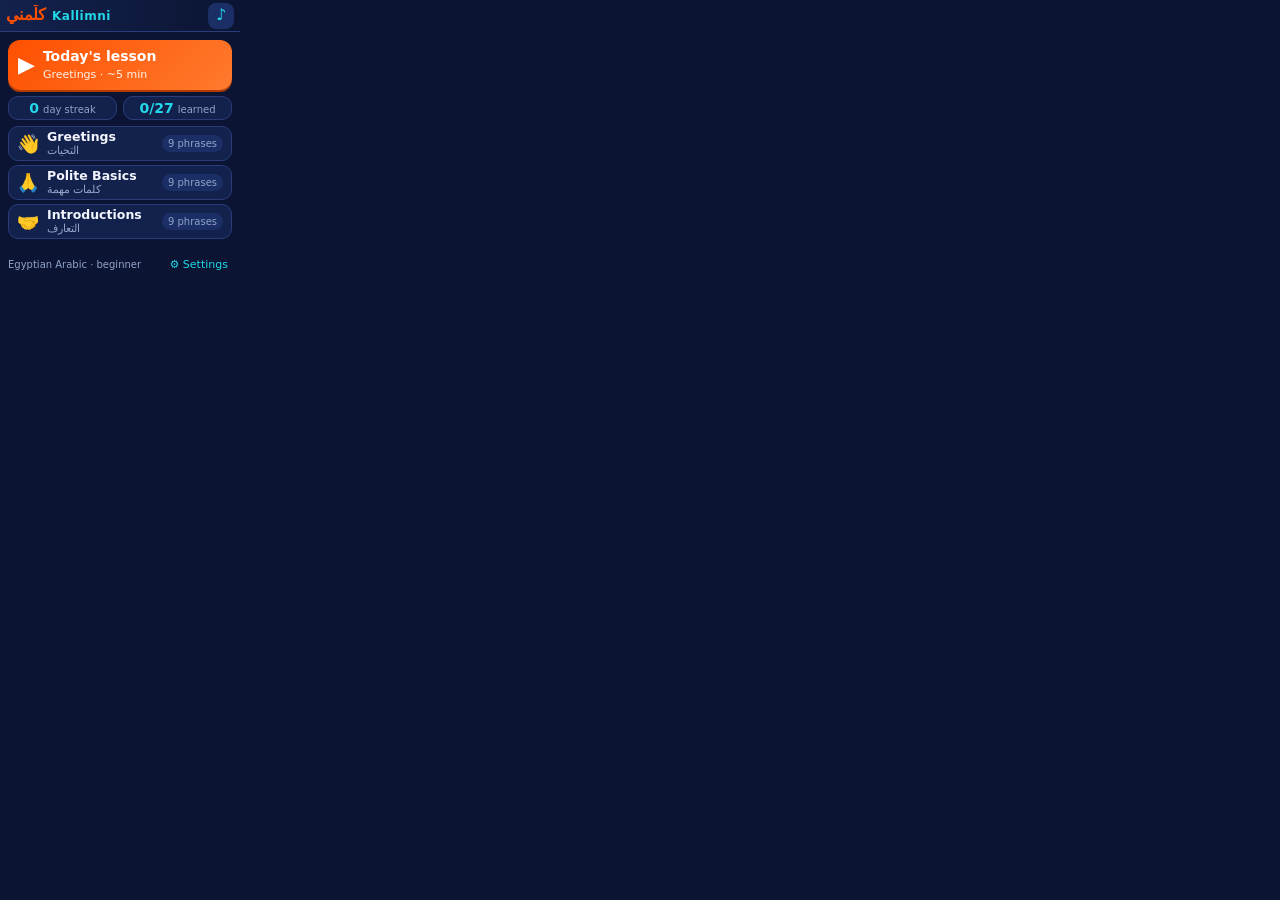
==== index.html @ 39d01ab3 "Import Kallimni app from uploaded ZIP" ====
<!DOCTYPE html>
<html lang="en">
<head>
  <meta charset="UTF-8">
  <meta name="viewport" content="width=240, initial-scale=1, maximum-scale=1, user-scalable=no">
  <meta name="theme-color" content="#0b1533">
  <title>Kallimni</title>
  <link rel="stylesheet" href="css/app.css">
</head>
<body>
  <div id="app" aria-live="polite">
    <header id="bar">
      <button id="backBtn" class="icon-btn" aria-label="Back" hidden>‹</button>
      <div id="barTitle"><span class="brand-ar">كلّمني</span><span class="brand-en">Kallimni</span></div>
      <span id="timer" hidden>0:00</span>
      <button id="musicBtn" class="icon-btn" aria-label="Music">♪</button>
    </header>
    <main id="view"></main>
    <div id="toast" role="status"></div>
  </div>

  <script src="js/lessons.js"></script>
  <script src="music/playlist.js"></script>
  <script src="js/storage.js"></script>
  <script src="js/speech.js"></script>
  <script src="js/music.js"></script>
  <script src="js/hardware.js"></script>
  <script src="js/catalog-loader.js"></script>
</body>
</html>
---- css/app.css ----
:root {
  --navy: #0b1533;
  --navy-2: #13214d;
  --navy-3: #1c2e66;
  --line: #2a3d7a;
  --orange: #fe5000;
  --orange-soft: #ff8a4c;
  --cyan: #22d8e8;
  --cyan-dim: #12707a;
  --text: #f3f6ff;
  --muted: #93a3c8;
  --good: #3ddc97;
  --bad: #ff5a6e;
  --ar-font: "Noto Naskh Arabic", "Noto Sans Arabic", "Geeza Pro", "Segoe UI", sans-serif;
}

[hidden] { display: none !important; }
* { box-sizing: border-box; -webkit-tap-highlight-color: transparent; }
html, body {
  margin: 0; padding: 0;
  width: 240px; height: 282px; overflow: hidden;
  background: var(--navy); color: var(--text);
  font: 13px/1.3 system-ui, -apple-system, "Segoe UI", Roboto, sans-serif;
  user-select: none; -webkit-user-select: none;
}
button { font: inherit; color: inherit; border: 0; background: none; padding: 0; cursor: pointer; }
button:focus-visible, .focus { outline: 2px solid var(--cyan); outline-offset: 1px; }

#app { position: relative; width: 240px; height: 282px; display: flex; flex-direction: column; }

/* ---------- top bar ---------- */
#bar {
  height: 32px; flex: none; display: flex; align-items: center; gap: 6px;
  padding: 0 6px; border-bottom: 1px solid var(--line);
  background: linear-gradient(90deg, var(--navy-2), var(--navy));
}
#barTitle { flex: 1; min-width: 0; display: flex; align-items: baseline; gap: 6px; white-space: nowrap; overflow: hidden; }
.brand-ar { font-family: var(--ar-font); color: var(--orange); font-size: 16px; font-weight: 700; }
.brand-en { color: var(--cyan); font-weight: 700; letter-spacing: .5px; font-size: 12px; }
.bar-sub { color: var(--text); font-weight: 600; font-size: 12px; overflow: hidden; text-overflow: ellipsis; }
.icon-btn {
  width: 26px; height: 26px; border-radius: 8px; flex: none;
  display: grid; place-items: center; font-size: 16px; color: var(--cyan);
  background: var(--navy-3);
}
#backBtn { font-size: 20px; line-height: 1; color: var(--orange); }
#musicBtn.on { color: var(--navy); background: var(--cyan); }
#musicBtn.ducked { opacity: .55; }
#timer { font-variant-numeric: tabular-nums; color: var(--muted); font-size: 11px; }
#timer.over { color: var(--orange-soft); }

#view { flex: 1; min-height: 0; position: relative; overflow: hidden; }
.screen { position: absolute; inset: 0; padding: 8px; display: flex; flex-direction: column; gap: 6px; animation: in .18s ease-out; }
@keyframes in { from { opacity: 0; transform: translateX(8px); } to { opacity: 1; transform: none; } }
.scroll { overflow-y: auto; scrollbar-width: none; }
.scroll::-webkit-scrollbar { display: none; }

/* ---------- home ---------- */
.today {
  display: flex; align-items: center; gap: 8px; text-align: left;
  padding: 7px 10px; border-radius: 12px;
  background: linear-gradient(135deg, var(--orange), #ff7a2e);
  color: #fff; box-shadow: 0 2px 0 #b33a00;
}
.today .big { font-size: 22px; }
.today .t1 { font-weight: 800; font-size: 14px; }
.today .t2 { font-size: 11px; opacity: .92; }
.stats { display: flex; gap: 6px; }
.stat { flex: 1; background: var(--navy-2); border: 1px solid var(--line); border-radius: 10px; padding: 2px 6px; text-align: center; display: flex; align-items: baseline; justify-content: center; gap: 4px; }
.stat b { color: var(--cyan); font-size: 14px; }
.stat span { color: var(--muted); font-size: 10px; }
.lesson-list { display: flex; flex-direction: column; gap: 4px; flex: 1; min-height: 0; }
.lesson {
  display: flex; align-items: center; gap: 8px; text-align: left;
  min-height: 30px; padding: 3px 8px; border-radius: 10px; background: var(--navy-2); border: 1px solid var(--line);
}
.lesson .ico { font-size: 18px; width: 22px; text-align: center; }
.lesson .nm { flex: 1; min-width: 0; }
.lesson .nm b { display: block; font-size: 12.5px; line-height: 1.15; }
.lesson .nm span { display: block; color: var(--muted); font-size: 10.5px; line-height: 1.2; font-family: var(--ar-font); }
.badge { font-size: 10px; padding: 2px 6px; border-radius: 99px; background: var(--navy-3); color: var(--muted); white-space: nowrap; }
.badge.done { background: var(--cyan-dim); color: #dffcff; }
.home-foot { display: flex; justify-content: space-between; align-items: center; color: var(--muted); font-size: 10px; }
.link { color: var(--cyan); font-size: 11px; padding: 2px 4px; }

/* ---------- phrase card ---------- */
.card {
  flex: 1; min-height: 0; border-radius: 14px; padding: 8px 10px;
  background: var(--navy-2); border: 1px solid var(--line);
  display: flex; flex-direction: column; justify-content: center; align-items: center; text-align: center; gap: 3px;
  position: relative;
}
.ar { font-family: var(--ar-font); direction: rtl; font-size: 27px; line-height: 1.35; font-weight: 700; color: var(--text); }
.ar.sm { font-size: 22px; }
.tr { color: var(--cyan); font-size: 13px; font-style: italic; }
.en { color: var(--orange-soft); font-size: 13px; font-weight: 600; }
.note { color: var(--muted); font-size: 10.5px; line-height: 1.25; max-height: 40px; overflow: hidden; }
.step { position: absolute; top: 5px; left: 8px; color: var(--muted); font-size: 10px; }
.hint { position: absolute; bottom: 4px; left: 0; right: 0; color: var(--muted); font-size: 9.5px; }

.row { display: flex; gap: 6px; align-items: center; }
.btn {
  flex: 1; height: 34px; border-radius: 10px; font-weight: 700; font-size: 12.5px;
  background: var(--navy-3); color: var(--text); border: 1px solid var(--line);
  display: flex; align-items: center; justify-content: center; gap: 4px;
}
.btn.primary { background: var(--orange); border-color: var(--orange); color: #fff; }
.btn.cyan { background: var(--cyan); border-color: var(--cyan); color: var(--navy); }
.btn.narrow { flex: none; width: 40px; font-size: 16px; }
.btn:disabled { opacity: .4; }
.btn:active { transform: translateY(1px); }

.dots { display: flex; justify-content: center; gap: 3px; height: 5px; }
.dots i { width: 5px; height: 5px; border-radius: 50%; background: var(--line); }
.dots i.on { background: var(--orange); }
.dots i.seen { background: var(--cyan-dim); }

/* ---------- flashcard flip ---------- */
.flip { perspective: 600px; flex: 1; min-height: 0; }
.flip-inner { position: relative; width: 100%; height: 100%; transition: transform .35s; transform-style: preserve-3d; }
.flip.flipped .flip-inner { transform: rotateY(180deg); }
.face { position: absolute; inset: 0; backface-visibility: hidden; -webkit-backface-visibility: hidden; }
.face.back { transform: rotateY(180deg); }

/* ---------- quiz ---------- */
.q { text-align: center; padding: 2px 4px; }
.q .qlab { color: var(--muted); font-size: 10.5px; }
.options { display: flex; flex-direction: column; gap: 4px; flex: 1; min-height: 0; }
.opt {
  flex: 1; min-height: 0; border-radius: 9px; padding: 2px 8px; text-align: left;
  background: var(--navy-2); border: 1px solid var(--line); font-size: 12px; font-weight: 600;
  display: flex; align-items: center; gap: 6px; overflow: hidden;
}
.opt .k { color: var(--cyan); font-size: 10px; width: 12px; flex: none; }
.opt.ar-opt { font-family: var(--ar-font); font-size: 16px; direction: rtl; justify-content: flex-start; }
.opt.sel { border-color: var(--cyan); box-shadow: inset 0 0 0 1px var(--cyan); }
.opt.right { background: #11483a; border-color: var(--good); }
.opt.wrong { background: #4a1a26; border-color: var(--bad); }
.progress { height: 4px; background: var(--navy-3); border-radius: 99px; overflow: hidden; }
.progress > i { display: block; height: 100%; background: linear-gradient(90deg, var(--orange), var(--cyan)); transition: width .3s; }

/* ---------- done ---------- */
.done { align-items: center; justify-content: center; text-align: center; }
.score { font-size: 38px; font-weight: 800; color: var(--cyan); line-height: 1; }
.done .ar { font-size: 24px; color: var(--orange); }

/* ---------- panels (music, settings) ---------- */
.panel h3 { margin: 0; font-size: 13px; color: var(--cyan); }
.panel .sub { color: var(--muted); font-size: 10.5px; }
.track { background: var(--navy-2); border: 1px solid var(--line); border-radius: 10px; padding: 6px 8px; }
.track b { display: block; font-size: 12px; white-space: nowrap; overflow: hidden; text-overflow: ellipsis; }
.track span { color: var(--muted); font-size: 10px; display: block; white-space: nowrap; overflow: hidden; text-overflow: ellipsis; }
.vol { display: flex; align-items: center; gap: 6px; }
.vol .bar { flex: 1; height: 8px; background: var(--navy-3); border-radius: 99px; overflow: hidden; }
.vol .bar i { display: block; height: 100%; background: var(--cyan); }
.vol .pct { width: 30px; text-align: right; color: var(--muted); font-size: 10.5px; font-variant-numeric: tabular-nums; }
.seg { display: flex; background: var(--navy-3); border-radius: 9px; padding: 2px; }
.seg button { flex: 1; height: 24px; border-radius: 7px; font-size: 11px; color: var(--muted); }
.seg button.on { background: var(--orange); color: #fff; font-weight: 700; }
.toggle-row { display: flex; align-items: center; justify-content: space-between; gap: 8px; }
.toggle-row .lbl { font-size: 11.5px; }
.toggle-row .lbl small { display: block; color: var(--muted); font-size: 9.5px; }
.sw { width: 38px; height: 22px; border-radius: 99px; background: var(--navy-3); border: 1px solid var(--line); position: relative; flex: none; }
.sw::after { content: ""; position: absolute; top: 2px; left: 2px; width: 16px; height: 16px; border-radius: 50%; background: var(--muted); transition: transform .2s; }
.sw.on { background: var(--cyan-dim); border-color: var(--cyan); }
.sw.on::after { transform: translateX(16px); background: var(--cyan); }
.empty { color: var(--muted); font-size: 10.5px; background: var(--navy-2); border: 1px dashed var(--line); border-radius: 10px; padding: 6px 8px; }
.cap { font-size: 10px; color: var(--muted); }
.cap b { color: var(--text); font-weight: 600; }

#toast {
  position: absolute; left: 8px; right: 8px; bottom: 8px; padding: 6px 8px; border-radius: 9px;
  background: rgba(19, 33, 77, .97); border: 1px solid var(--cyan); color: var(--text); font-size: 11px;
  opacity: 0; transform: translateY(6px); transition: opacity .2s, transform .2s; pointer-events: none; z-index: 10;
}
#toast.show { opacity: 1; transform: none; }

@media (prefers-reduced-motion: reduce) { * { animation: none !important; transition: none !important; } }
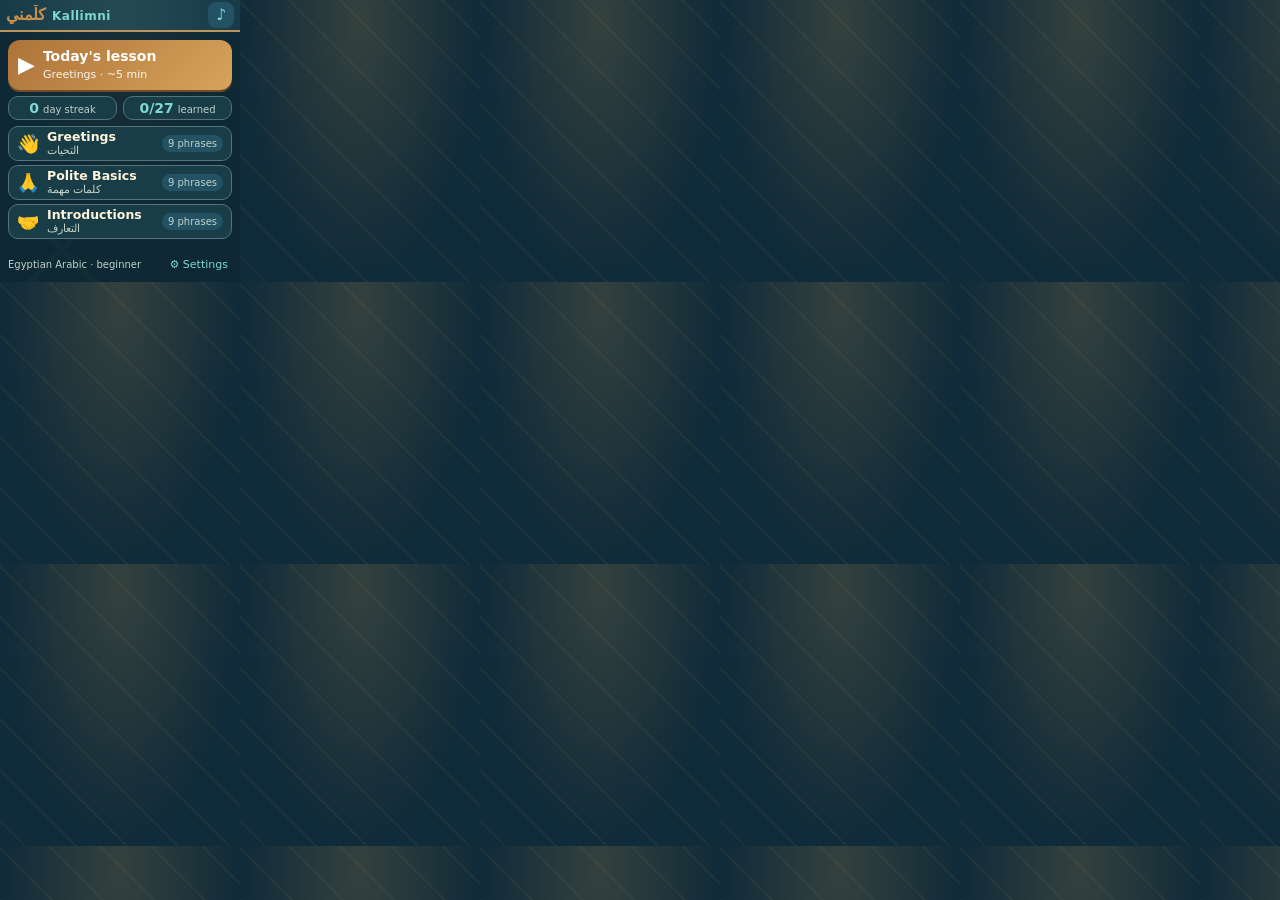
==== commit 45ec924f: "Bust browser cache for Egyptian theme and ambient music" ====
--- a/index.html
+++ b/index.html
@@ -5,7 +5,7 @@
   <meta name="viewport" content="width=240, initial-scale=1, maximum-scale=1, user-scalable=no">
   <meta name="theme-color" content="#0b1533">
   <title>Kallimni</title>
-  <link rel="stylesheet" href="css/app.css">
+  <link rel="stylesheet" href="css/app.css?v=egypt-2">
 </head>
 <body>
   <div id="app" aria-live="polite">
@@ -23,8 +23,8 @@
   <script src="music/playlist.js"></script>
   <script src="js/storage.js"></script>
   <script src="js/speech.js"></script>
-  <script src="js/music.js"></script>
+  <script src="js/music.js?v=calm-2"></script>
   <script src="js/hardware.js"></script>
-  <script src="js/catalog-loader.js"></script>
+  <script src="js/catalog-loader.js?v=egypt-2"></script>
 </body>
 </html>
--- a/css/app.css
+++ b/css/app.css
@@ -176,3 +176,30 @@
 #toast.show { opacity: 1; transform: none; }
 
 @media (prefers-reduced-motion: reduce) { * { animation: none !important; transition: none !important; } }
+
+/* Egyptian-inspired sandstone, Nile blue and geometric ornamentation. */
+:root {
+  --navy: #102b39; --navy-2: #173b49; --navy-3: #225264;
+  --line: #52747a; --orange: #c9914c; --orange-soft: #f0c58a;
+  --cyan: #7ed7d1; --cyan-dim: #286d71; --text: #fff5dc;
+  --muted: #c1d2c9;
+}
+html, body {
+  background-color: #102b39;
+  background-image:
+    repeating-linear-gradient(45deg, transparent 0 17px, rgba(224,177,102,.055) 17px 19px, transparent 19px 36px),
+    radial-gradient(ellipse at 50% 8%, rgba(219,164,83,.18), transparent 70%);
+}
+#app::before {
+  content: ""; position: absolute; inset: 32px 0 0;
+  pointer-events: none; opacity: .2; z-index: 0;
+  background:
+    linear-gradient(135deg, transparent 47%, #d4ab6e 48% 52%, transparent 53%) 16px 100% / 92px 65px no-repeat,
+    linear-gradient(225deg, transparent 47%, #d4ab6e 48% 52%, transparent 53%) 16px 100% / 92px 65px no-repeat,
+    repeating-linear-gradient(90deg, transparent 0 17px, rgba(227,184,109,.25) 18px, transparent 19px 36px);
+}
+#bar { border-bottom: 2px solid #bd955c; background: linear-gradient(90deg,#173b49,#244b53,#173b49); z-index: 1; }
+#view { z-index: 1; }
+.screen { background: linear-gradient(180deg, rgba(13,40,51,.72),rgba(13,40,51,.87)); }
+.today { background: linear-gradient(135deg,#ad7238,#d7a45c); box-shadow: 0 2px 0 #704d2b; }
+.card,.lesson,.stat,.opt,.track { background-color: rgba(25,63,73,.93); }
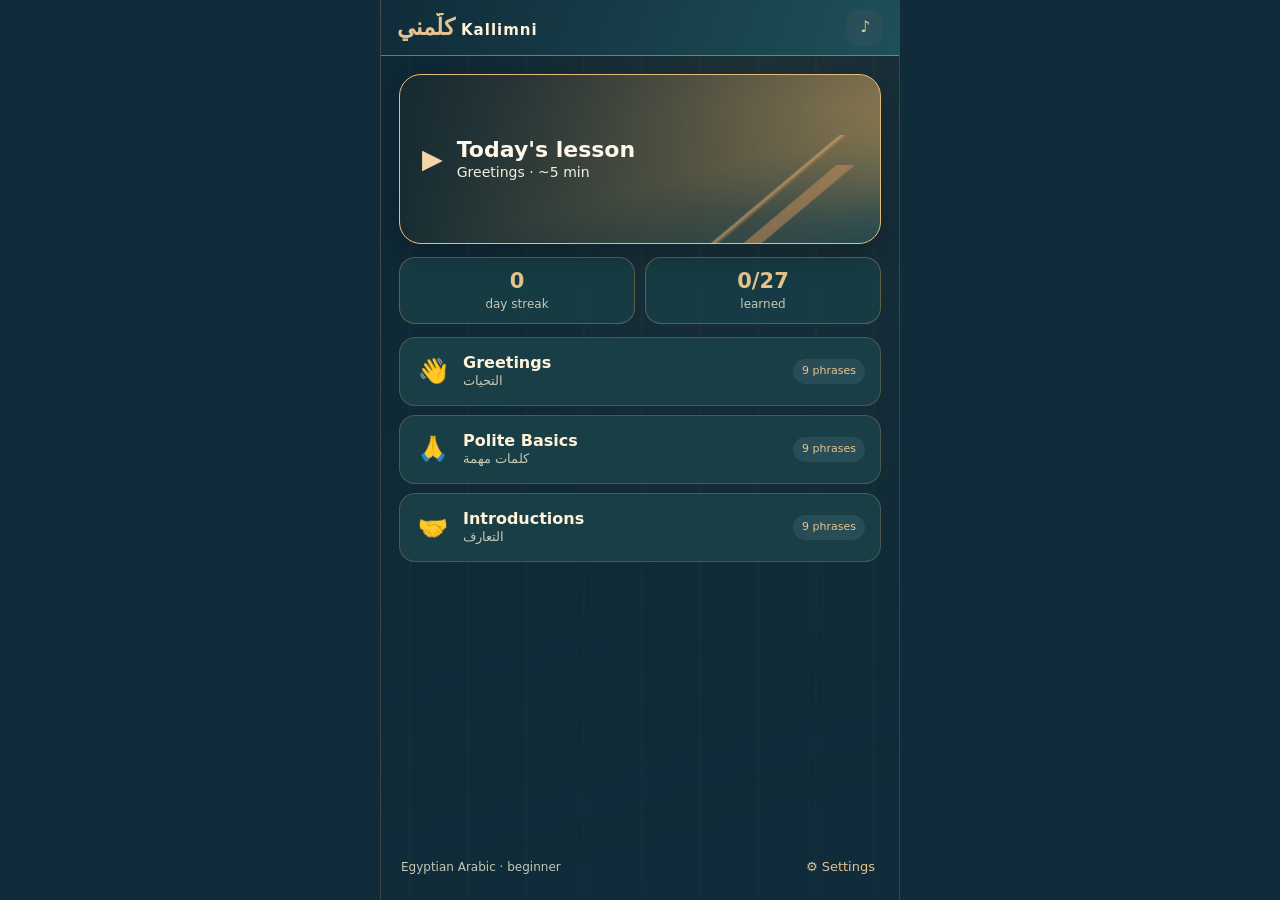
==== commit 56e17846: "Enable responsive viewport and version Egyptian heritage stylesheet" ====
--- a/index.html
+++ b/index.html
@@ -2,10 +2,10 @@
 <html lang="en">
 <head>
   <meta charset="UTF-8">
-  <meta name="viewport" content="width=240, initial-scale=1, maximum-scale=1, user-scalable=no">
-  <meta name="theme-color" content="#0b1533">
+  <meta name="viewport" content="width=device-width, initial-scale=1, viewport-fit=cover">
+  <meta name="theme-color" content="#102b39">
   <title>Kallimni</title>
-  <link rel="stylesheet" href="css/app.css?v=egypt-2">
+  <link rel="stylesheet" href="css/app.css?v=heritage-1">
 </head>
 <body>
   <div id="app" aria-live="polite">
--- a/css/app.css
+++ b/css/app.css
@@ -203,3 +203,125 @@
 .screen { background: linear-gradient(180deg, rgba(13,40,51,.72),rgba(13,40,51,.87)); }
 .today { background: linear-gradient(135deg,#ad7238,#d7a45c); box-shadow: 0 2px 0 #704d2b; }
 .card,.lesson,.stat,.opt,.track { background-color: rgba(25,63,73,.93); }
+
+/* Kallimni Egyptian Heritage redesign — responsive, compact-R1 friendly. */
+:root {
+  --navy:#102b39;--navy-2:#183c49;--navy-3:#24515c;--line:#7b7865;
+  --orange:#c69b59;--orange-soft:#e7c48e;--cyan:#79c2bc;
+  --cyan-dim:#276c6b;--text:#fff3da;--muted:#c7c7b5;
+}
+html,body { width:100%;min-height:100%;height:100%;overflow:hidden;
+  background:#102b39; color:var(--text); }
+#app { width:100%;height:100%;max-width:520px;margin:0 auto;
+  background:linear-gradient(165deg,rgba(13,39,51,.82),rgba(16,43,57,.98)),
+    radial-gradient(ellipse at 75% 4%,#8e6948 0,transparent 60%);
+  border-left:1px solid rgba(198,155,89,.25);border-right:1px solid rgba(198,155,89,.25);
+}
+#app::before { inset:0;opacity:.08;background:
+  repeating-linear-gradient(90deg,transparent 0 28px,#c69b59 29px,transparent 30px 58px);
+}
+#bar { height:56px;padding:0 16px;gap:10px;
+  background:linear-gradient(110deg,#102b39,#1e5057);
+  border-bottom:1px solid rgba(198,155,89,.65); }
+.brand-ar {font-size:23px;color:#e7c48e}
+.brand-en {font-size:15px;color:#fff3da;letter-spacing:1px}
+.bar-sub {font-size:15px}
+.icon-btn {width:36px;height:36px;border-radius:12px;background:#29505a;color:#e7c48e}
+#musicBtn.on {background:#c69b59;color:#102b39}
+#view {background:transparent}
+.screen {padding:18px;gap:13px;background:linear-gradient(180deg,rgba(16,43,57,.12),rgba(16,43,57,.35));}
+.today {position:relative;overflow:hidden;min-height:170px;padding:22px;gap:14px;
+  border:1px solid #e5bb7a;border-radius:22px;color:#fff8e8;
+  background:linear-gradient(90deg,rgba(12,38,48,.94),rgba(20,51,60,.48)),
+    radial-gradient(ellipse at 90% 20%,rgba(244,183,99,.78),transparent 56%),
+    linear-gradient(165deg,#9c6546,#cf9d5b 60%,#375d60);
+  box-shadow:0 12px 30px rgba(0,0,0,.2);
+}
+.today::before {content:"";position:absolute;right:-12px;bottom:-1px;width:48%;height:76%;opacity:.55;
+  background:linear-gradient(140deg,transparent 49%,#e9bf81 50%,#ad7547 51%,transparent 52%) center bottom/100% 85% no-repeat,
+  linear-gradient(140deg,transparent 47%,#c58d59 48% 54%,transparent 55%) 80% bottom/72% 62% no-repeat;
+  pointer-events:none;}
+.today .big {font-size:27px;z-index:1;color:#f3d6a5}
+.today .t1 {font-size:22px;line-height:1.25}
+.today .t2 {font-size:14px;opacity:.95}
+.today span {position:relative;z-index:1}
+.stats {gap:10px}
+.stat {min-height:64px;padding:10px;border:1px solid rgba(198,155,89,.4);border-radius:16px;
+  background:rgba(25,62,70,.88);flex-direction:column;align-items:center;gap:2px}
+.stat b {font-size:21px;color:#e7c48e}
+.stat span {font-size:12px}
+.lesson-list {gap:9px}
+.lesson {min-height:69px;padding:12px 15px;gap:13px;border-radius:16px;
+  border:1px solid rgba(198,155,89,.3);background:rgba(26,64,72,.93)}
+.lesson .ico {font-size:24px;width:35px}
+.lesson .nm b {font-size:16px}
+.lesson .nm span {font-size:13px}
+.badge {font-size:11px;padding:5px 9px;background:#294d57;color:#e7c48e}
+.badge.done {background:#245b50;color:#d9f3df}
+.home-foot {font-size:12px;padding:4px 2px}
+.link {font-size:13px;color:#e7c48e}
+.card {padding:20px;border-radius:22px;border:1px solid rgba(198,155,89,.5);
+  background:linear-gradient(145deg,rgba(32,77,80,.98),rgba(19,52,65,.98));gap:12px}
+.ar {font-size:clamp(29px,8vw,44px);line-height:1.5}
+.ar.sm {font-size:clamp(25px,6vw,35px)}
+.tr {font-size:17px;color:#a6e0d7}
+.en {font-size:18px;color:#f0ca93}
+.note {font-size:13px;max-height:100px}
+.step {top:14px;left:16px;font-size:12px}
+.hint {bottom:14px;font-size:12px}
+.row {gap:10px}
+.btn {height:52px;border-radius:14px;font-size:15px;background:#24515c;border-color:rgba(198,155,89,.4)}
+.btn.primary {background:#c69b59;border-color:#e7c48e;color:#102b39}
+.btn.cyan {background:#79c2bc;border-color:#79c2bc;color:#102b39}
+.btn.narrow {width:54px;font-size:21px}
+.dots {height:8px;gap:6px}
+.dots i {width:7px;height:7px}
+.q {padding:12px 5px}
+.q .qlab {font-size:15px;margin-bottom:12px}
+.options {gap:10px}
+.opt {min-height:50px;border-radius:14px;padding:12px;font-size:15px;border-color:rgba(198,155,89,.45)}
+.opt .k {font-size:13px;width:20px}
+.opt.ar-opt {font-size:23px}
+.progress {height:7px}
+.score {font-size:62px;color:#e7c48e}
+.done .ar {font-size:38px;color:#e7c48e}
+.cap,.panel .sub {font-size:12px}
+.panel h3 {font-size:17px;color:#e7c48e}
+.track {padding:12px;border-radius:14px}
+.track b {font-size:15px}
+.track span {font-size:12px}
+.toggle-row .lbl {font-size:15px}
+.toggle-row .lbl small {font-size:12px}
+#toast {left:16px;right:16px;bottom:16px;padding:12px;border-color:#c69b59;
+  background:rgba(17,47,57,.98);font-size:13px}
+@media (max-width:300px),(max-height:350px) {
+  html,body {width:100%;height:100%;font-size:13px}
+  #app {max-width:none}
+  #bar {height:32px;padding:0 6px;gap:6px}
+  .brand-ar {font-size:16px}.brand-en {font-size:12px}.bar-sub {font-size:12px}
+  .icon-btn {width:26px;height:26px;border-radius:8px}
+  .screen {padding:7px;gap:5px}
+  .today {min-height:49px;padding:5px 8px;gap:7px;border-radius:9px}
+  .today .big {font-size:19px}.today .t1 {font-size:12px}.today .t2 {font-size:10px}
+  .stats {gap:5px}.stat {min-height:22px;padding:2px 5px;border-radius:8px;flex-direction:row;gap:4px}
+  .stat b {font-size:13px}.stat span {font-size:9px}
+  .lesson-list {gap:3px}.lesson {min-height:29px;padding:2px 6px;gap:5px;border-radius:8px}
+  .lesson .ico {font-size:15px;width:21px}.lesson .nm b {font-size:11px}
+  .lesson .nm span {font-size:9px}.badge {font-size:9px;padding:2px 4px}
+  .home-foot {font-size:9px;padding:0}.link {font-size:10px}
+  .card {padding:7px;border-radius:10px;gap:3px}
+  .ar {font-size:26px}.ar.sm {font-size:21px}.tr {font-size:12px}
+  .en {font-size:12px}.note {font-size:10px;max-height:38px}
+  .step {top:4px;left:7px;font-size:9px}.hint {bottom:3px;font-size:9px}
+  .row {gap:5px}.btn {height:32px;border-radius:8px;font-size:11px}
+  .btn.narrow {width:35px;font-size:16px}.dots {height:5px;gap:3px}
+  .dots i {width:5px;height:5px}
+  .q {padding:2px}.q .qlab {font-size:10px;margin-bottom:2px}
+  .options {gap:3px}.opt {min-height:0;padding:2px 7px;border-radius:7px;font-size:11px}
+  .opt .k {font-size:9px;width:12px}.opt.ar-opt {font-size:15px}
+  .progress {height:4px}.score {font-size:37px}.done .ar {font-size:24px}
+  .cap,.panel .sub {font-size:10px}.panel h3 {font-size:13px}
+  .track {padding:5px}.track b {font-size:11px}.track span {font-size:9px}
+  .toggle-row .lbl {font-size:11px}.toggle-row .lbl small {font-size:9px}
+  #toast {left:7px;right:7px;bottom:7px;padding:5px;font-size:10px}
+}
